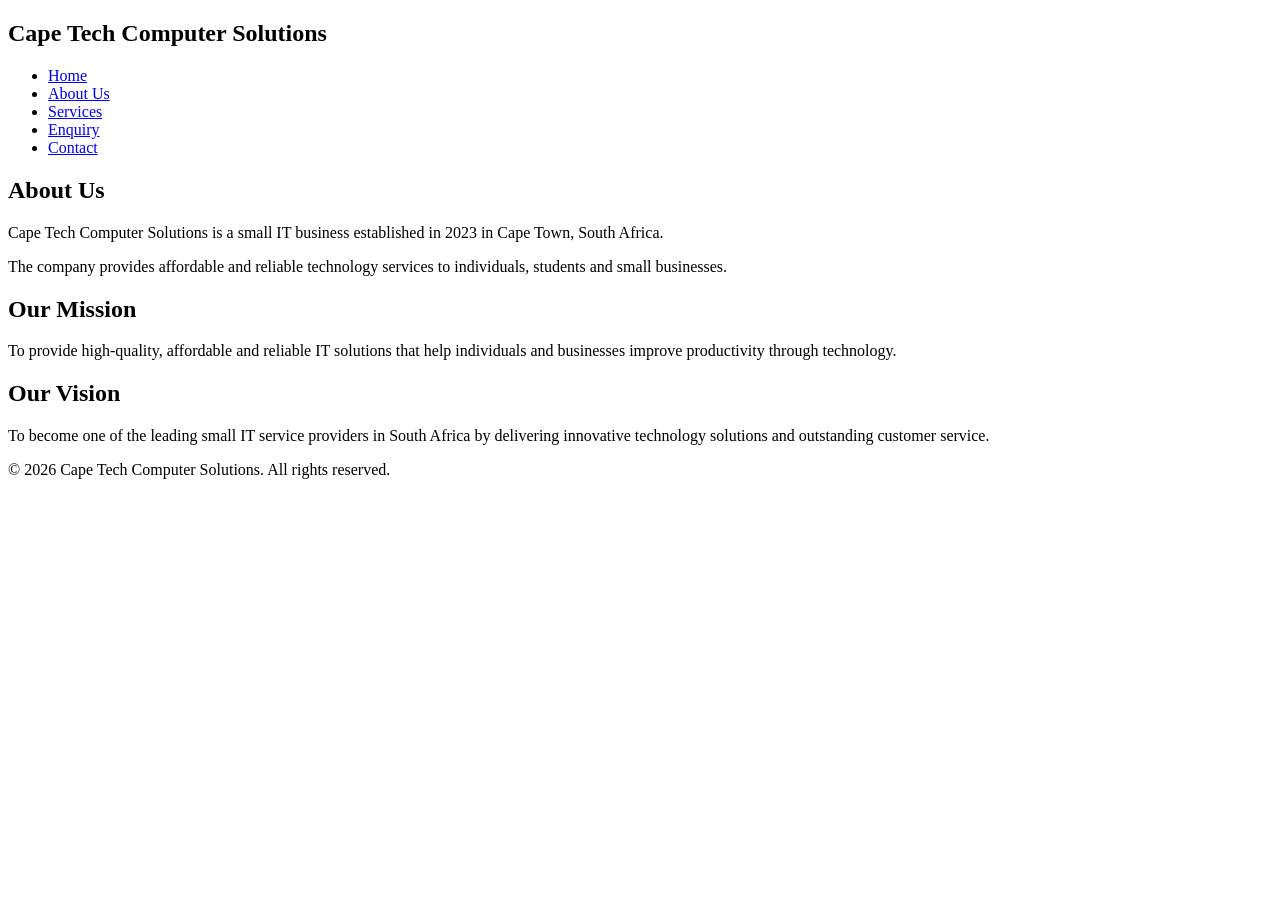
==== about.html @ 5e1d966c "Commit First commit" ====
<!DOCTYPE html>
<html lang="en">
<head>
    <meta charset="UTF-8">
    <meta name="viewport" content="width=device-width, initial-scale=1.0">
    <title>Cape Tech Computer Solutions | About Us</title>
    <link rel="stylesheet" href="css/style.css">
</head>

<body>

    <header>
        <nav>
            <h1>Cape Tech Computer Solutions</h1>

            <ul>
                <li><a href="index.html">Home</a></li>
                <li><a href="about.html">About Us</a></li>
                <li><a href="services.html">Services</a></li>
                <li><a href="enquiry.html">Enquiry</a></li>
                <li><a href="contact.html">Contact</a></li>
            </ul>
        </nav>
    </header>

    <main>

        <section>
            <h2>About Us</h2>

            <p>
                Cape Tech Computer Solutions is a small IT business
                established in 2023 in Cape Town, South Africa.
            </p>

            <p>
                The company provides affordable and reliable technology
                services to individuals, students and small businesses.
            </p>
        </section>

        <section>
            <h2>Our Mission</h2>

            <p>
                To provide high-quality, affordable and reliable IT
                solutions that help individuals and businesses improve
                productivity through technology.
            </p>
        </section>

        <section>
            <h2>Our Vision</h2>

            <p>
                To become one of the leading small IT service providers
                in South Africa by delivering innovative technology
                solutions and outstanding customer service.
            </p>
        </section>

    </main>

    <footer>
        <p>&copy; 2026 Cape Tech Computer Solutions. All rights reserved.</p>
    </footer>

    <script src="js/script.js"></script>

</body>
</html>
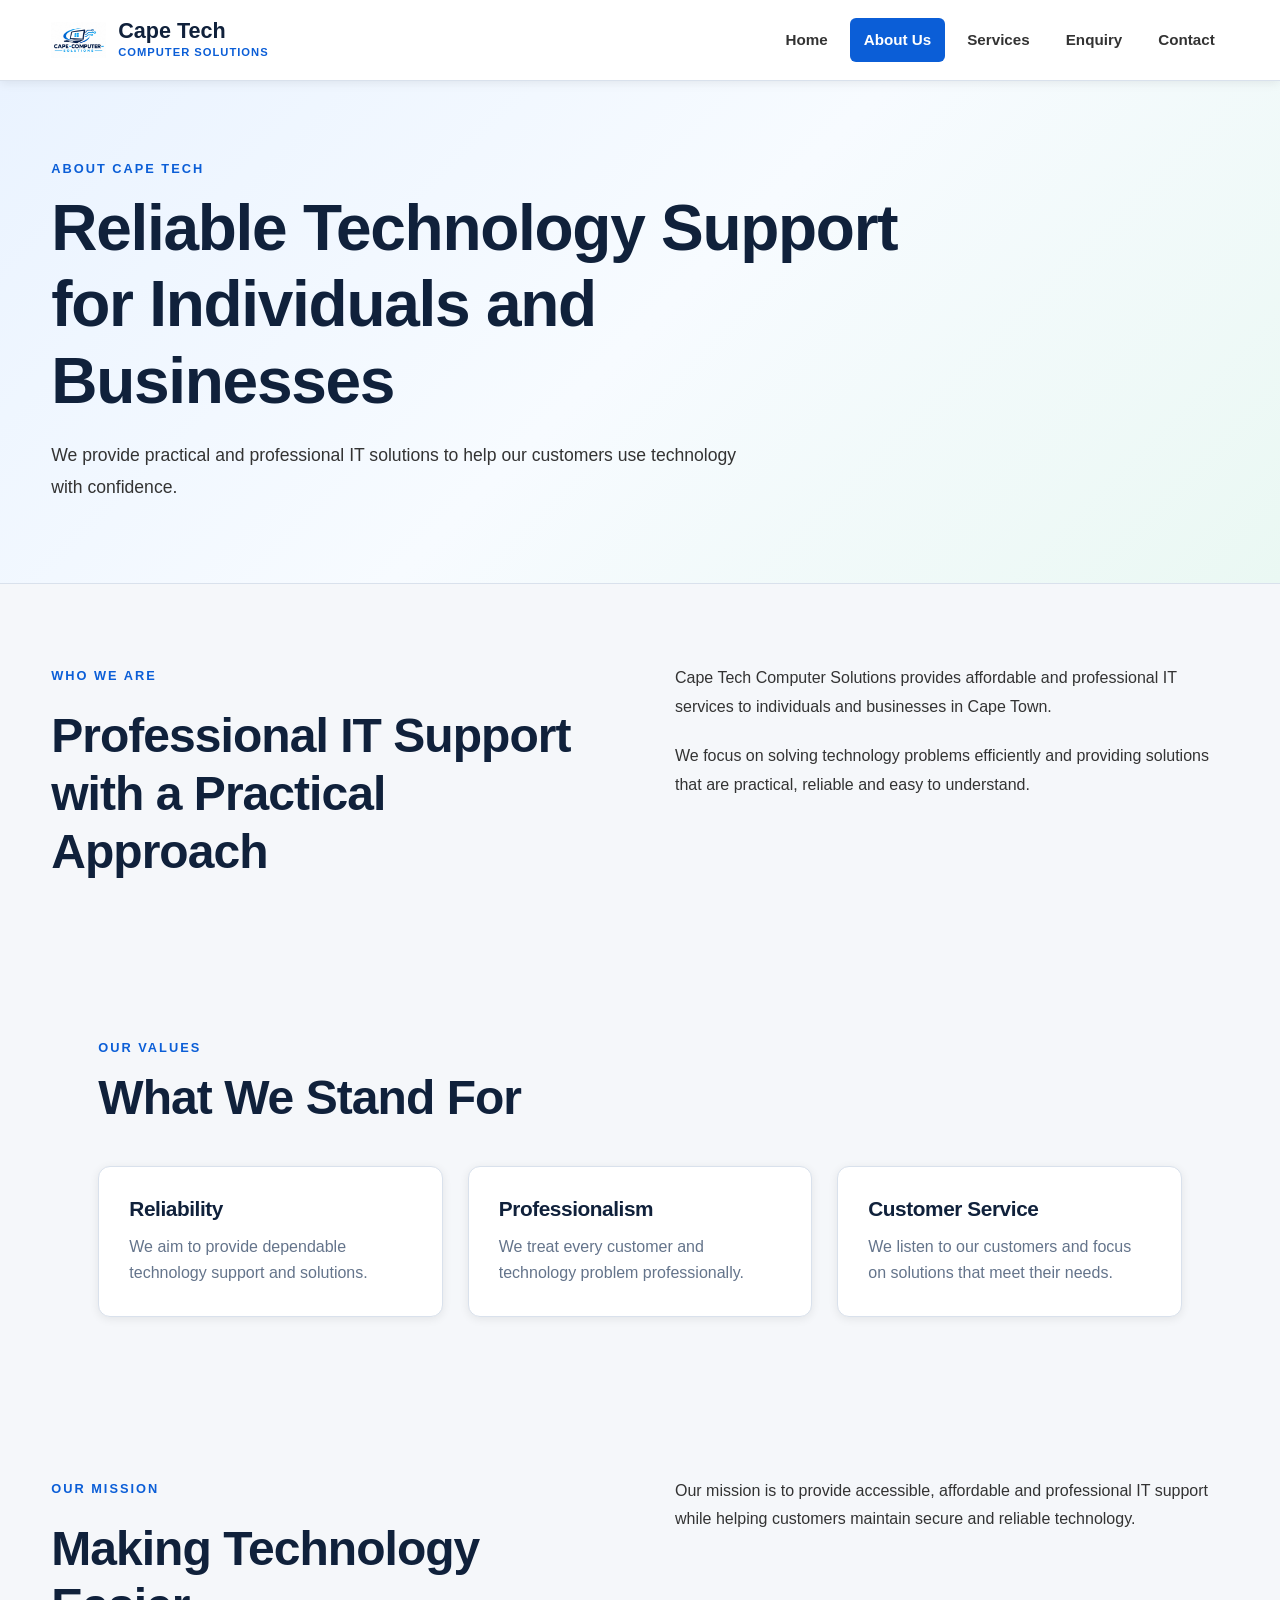
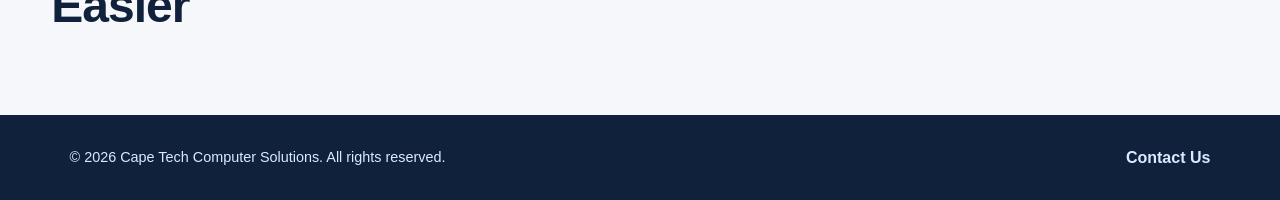
==== commit 2fd61569: "commit 2 commit 2" ====
--- a/about.html
+++ b/about.html
@@ -1,71 +1,305 @@
 <!DOCTYPE html>
 <html lang="en">
+
 <head>
+
     <meta charset="UTF-8">
-    <meta name="viewport" content="width=device-width, initial-scale=1.0">
+
+    <meta name="viewport"
+          content="width=device-width, initial-scale=1.0">
+
+    <meta name="description"
+          content="Learn more about Cape Tech Computer Solutions and our IT support services.">
+
     <title>Cape Tech Computer Solutions | About Us</title>
+
     <link rel="stylesheet" href="css/style.css">
+
 </head>
 
+
 <body>
 
-    <header>
-        <nav>
-            <h1>Cape Tech Computer Solutions</h1>
-
-            <ul>
-                <li><a href="index.html">Home</a></li>
-                <li><a href="about.html">About Us</a></li>
-                <li><a href="services.html">Services</a></li>
-                <li><a href="enquiry.html">Enquiry</a></li>
-                <li><a href="contact.html">Contact</a></li>
+
+    <!-- HEADER -->
+
+    <header class="site-header">
+
+        <nav class="site-nav">
+
+            <a href="index.html" class="logo">
+
+                <img src="images/logo.png"
+                     alt="Cape Tech Computer Solutions logo">
+
+                <div>
+                    <span class="logo-title">Cape Tech</span>
+                    <span class="logo-subtitle">
+                        Computer Solutions
+                    </span>
+                </div>
+
+            </a>
+
+
+            <ul class="nav-list">
+
+                <li>
+                    <a href="index.html"
+                       class="nav-link">
+                        Home
+                    </a>
+                </li>
+
+                <li>
+                    <a href="about.html"
+                       class="nav-link active"
+                       aria-current="page">
+                        About Us
+                    </a>
+                </li>
+
+                <li>
+                    <a href="services.html"
+                       class="nav-link">
+                        Services
+                    </a>
+                </li>
+
+                <li>
+                    <a href="enquiry.html"
+                       class="nav-link">
+                        Enquiry
+                    </a>
+                </li>
+
+                <li>
+                    <a href="contact.html"
+                       class="nav-link">
+                        Contact
+                    </a>
+                </li>
+
             </ul>
+
         </nav>
+
     </header>
 
+
+
     <main>
 
-        <section>
-            <h2>About Us</h2>
+
+        <!-- PAGE HERO -->
+
+        <section class="page-hero">
+
+            <div class="page-hero-content">
+
+                <p class="eyebrow">
+                    About Cape Tech
+                </p>
+
+                <h1>
+                    Reliable Technology Support
+                    for Individuals and Businesses
+                </h1>
+
+                <p>
+                    We provide practical and professional
+                    IT solutions to help our customers
+                    use technology with confidence.
+                </p>
+
+            </div>
+
+        </section>
+
+
+
+        <!-- ABOUT -->
+
+        <section class="section">
+
+            <div class="content-grid">
+
+                <div>
+
+                    <p class="eyebrow">
+                        Who We Are
+                    </p>
+
+                    <h2>
+                        Professional IT Support
+                        with a Practical Approach
+                    </h2>
+
+                </div>
+
+
+                <div>
+
+                    <p>
+
+                        Cape Tech Computer Solutions provides
+                        affordable and professional IT services
+                        to individuals and businesses in Cape Town.
+
+                    </p>
+
+                    <p>
+
+                        We focus on solving technology problems
+                        efficiently and providing solutions that
+                        are practical, reliable and easy to understand.
+
+                    </p>
+
+                </div>
+
+            </div>
+
+        </section>
+
+
+
+        <!-- VALUES -->
+
+        <section class="section section-light">
+
+            <div class="section-heading">
+
+                <p class="eyebrow">
+                    Our Values
+                </p>
+
+                <h2>
+                    What We Stand For
+                </h2>
+
+            </div>
+
+
+            <div class="card-grid">
+
+
+                <article class="info-card">
+
+                    <h3>
+                        Reliability
+                    </h3>
+
+                    <p>
+
+                        We aim to provide dependable
+                        technology support and solutions.
+
+                    </p>
+
+                </article>
+
+
+
+                <article class="info-card">
+
+                    <h3>
+                        Professionalism
+                    </h3>
+
+                    <p>
+
+                        We treat every customer and
+                        technology problem professionally.
+
+                    </p>
+
+                </article>
+
+
+
+                <article class="info-card">
+
+                    <h3>
+                        Customer Service
+                    </h3>
+
+                    <p>
+
+                        We listen to our customers and
+                        focus on solutions that meet their needs.
+
+                    </p>
+
+                </article>
+
+            </div>
+
+        </section>
+
+
+
+        <!-- MISSION -->
+
+        <section class="section">
+
+            <div class="content-grid">
+
+                <div>
+
+                    <p class="eyebrow">
+                        Our Mission
+                    </p>
+
+                    <h2>
+                        Making Technology Easier
+                    </h2>
+
+                </div>
+
+
+                <div>
+
+                    <p>
+
+                        Our mission is to provide accessible,
+                        affordable and professional IT support
+                        while helping customers maintain secure
+                        and reliable technology.
+
+                    </p>
+
+                </div>
+
+            </div>
+
+        </section>
+
+
+    </main>
+
+
+
+    <footer class="site-footer">
+
+        <div class="footer-content">
 
             <p>
-                Cape Tech Computer Solutions is a small IT business
-                established in 2023 in Cape Town, South Africa.
+                &copy; 2026 Cape Tech Computer Solutions.
+                All rights reserved.
             </p>
 
-            <p>
-                The company provides affordable and reliable technology
-                services to individuals, students and small businesses.
-            </p>
-        </section>
-
-        <section>
-            <h2>Our Mission</h2>
-
-            <p>
-                To provide high-quality, affordable and reliable IT
-                solutions that help individuals and businesses improve
-                productivity through technology.
-            </p>
-        </section>
-
-        <section>
-            <h2>Our Vision</h2>
-
-            <p>
-                To become one of the leading small IT service providers
-                in South Africa by delivering innovative technology
-                solutions and outstanding customer service.
-            </p>
-        </section>
-
-    </main>
-
-    <footer>
-        <p>&copy; 2026 Cape Tech Computer Solutions. All rights reserved.</p>
+            <a href="contact.html">
+                Contact Us
+            </a>
+
+        </div>
+
     </footer>
 
+
     <script src="js/script.js"></script>
 
 </body>
+
 </html>
--- a/css/style.css
+++ b/css/style.css
@@ -0,0 +1,1300 @@
+/* =========================================================
+   CAPE TECH COMPUTER SOLUTIONS
+   MAIN WEBSITE STYLESHEET
+   ========================================================= */
+
+
+/* =========================================================
+   1. CSS RESET
+   ========================================================= */
+
+*,
+*::before,
+*::after {
+    margin: 0;
+    padding: 0;
+    box-sizing: border-box;
+}
+
+
+html {
+    font-size: 100%;
+    scroll-behavior: smooth;
+}
+
+
+body {
+    min-height: 100vh;
+
+    font-family: Arial, Helvetica, sans-serif;
+
+    font-size: 1rem;
+
+    line-height: 1.6;
+
+    color: #333333;
+
+    background-color: #f5f7fa;
+}
+
+
+img {
+    display: block;
+
+    max-width: 100%;
+
+    height: auto;
+}
+
+
+button,
+input,
+select,
+textarea {
+    font: inherit;
+}
+
+
+a {
+    color: inherit;
+
+    text-decoration: none;
+}
+
+
+ul {
+    list-style: none;
+}
+
+
+/* =========================================================
+   2. COLOUR VARIABLES
+   ========================================================= */
+
+:root {
+
+    --primary-color: #0b5ed7;
+
+    --primary-dark: #084298;
+
+    --accent-color: #19a974;
+
+    --heading-color: #10213b;
+
+    --text-color: #333333;
+
+    --muted-color: #64748b;
+
+    --light-color: #f5f7fa;
+
+    --white-color: #ffffff;
+
+    --border-color: #d9e1ec;
+
+    --shadow-small:
+        0 2px 10px rgba(0, 0, 0, 0.08);
+
+    --shadow-medium:
+        0 12px 30px rgba(16, 33, 59, 0.12);
+
+    --container-width: 1200px;
+}
+
+
+/* =========================================================
+   3. HEADER
+   ========================================================= */
+
+.site-header {
+
+    position: sticky;
+
+    top: 0;
+
+    z-index: 1000;
+
+    background-color: var(--white-color);
+
+    border-bottom:
+        1px solid var(--border-color);
+
+    box-shadow: var(--shadow-small);
+}
+
+
+.site-nav {
+
+    width: 92%;
+
+    max-width: var(--container-width);
+
+    min-height: 80px;
+
+    margin: auto;
+
+    display: flex;
+
+    justify-content: space-between;
+
+    align-items: center;
+
+    gap: 30px;
+}
+
+
+/* =========================================================
+   4. LOGO
+   ========================================================= */
+
+.logo {
+
+    display: flex;
+
+    align-items: center;
+
+    gap: 12px;
+}
+
+
+.logo img {
+
+    width: 55px;
+
+    height: 55px;
+
+    object-fit: contain;
+
+    border-radius: 8px;
+}
+
+
+.logo-title {
+
+    display: block;
+
+    color: var(--heading-color);
+
+    font-size: 1.35rem;
+
+    font-weight: 800;
+
+    line-height: 1.2;
+}
+
+
+.logo-subtitle {
+
+    display: block;
+
+    color: var(--primary-color);
+
+    font-size: 0.7rem;
+
+    font-weight: 700;
+
+    letter-spacing: 1px;
+
+    text-transform: uppercase;
+}
+
+
+/* =========================================================
+   5. NAVIGATION
+   ========================================================= */
+
+.nav-list {
+
+    display: flex;
+
+    align-items: center;
+
+    gap: 8px;
+}
+
+
+.nav-link {
+
+    display: block;
+
+    padding: 10px 14px;
+
+    border-radius: 6px;
+
+    color: var(--text-color);
+
+    font-size: 0.95rem;
+
+    font-weight: 600;
+
+    transition:
+        background-color 0.3s ease,
+        color 0.3s ease,
+        transform 0.3s ease;
+}
+
+
+.nav-link:hover {
+
+    color: var(--primary-color);
+
+    background-color: #eef5ff;
+}
+
+
+.nav-link.active {
+
+    color: var(--white-color);
+
+    background-color: var(--primary-color);
+}
+
+
+.nav-link.active:hover {
+
+    color: var(--white-color);
+
+    background-color: var(--primary-dark);
+}
+
+
+.nav-link:focus-visible,
+.button:focus-visible,
+input:focus-visible,
+select:focus-visible,
+textarea:focus-visible {
+
+    outline: 3px solid #f2c94c;
+
+    outline-offset: 3px;
+}
+
+
+/* =========================================================
+   6. TYPOGRAPHY
+   ========================================================= */
+
+h1,
+h2,
+h3 {
+
+    color: var(--heading-color);
+
+    font-weight: 800;
+
+    line-height: 1.2;
+
+    letter-spacing: -0.02em;
+}
+
+
+h1 {
+
+    font-size:
+        clamp(2.2rem, 5vw, 4rem);
+}
+
+
+h2 {
+
+    font-size:
+        clamp(1.9rem, 4vw, 3rem);
+}
+
+
+h3 {
+
+    font-size: 1.3rem;
+}
+
+
+p {
+
+    color: var(--text-color);
+}
+
+
+.eyebrow {
+
+    margin-bottom: 12px;
+
+    color: var(--primary-color);
+
+    font-size: 0.8rem;
+
+    font-weight: 800;
+
+    line-height: 1.3;
+
+    letter-spacing: 2px;
+
+    text-transform: uppercase;
+}
+
+
+/* =========================================================
+   7. HERO HOME
+   ========================================================= */
+
+.hero {
+
+    background:
+        linear-gradient(
+            135deg,
+            #eaf3ff,
+            #f7fbff,
+            #eaf8f3
+        );
+
+    border-bottom:
+        1px solid var(--border-color);
+}
+
+
+.hero-content {
+
+    width: 92%;
+
+    max-width: var(--container-width);
+
+    min-height: 600px;
+
+    margin: auto;
+
+    padding: 80px 0;
+
+    display: grid;
+
+    grid-template-columns:
+        1.1fr 0.9fr;
+
+    gap: 60px;
+
+    align-items: center;
+}
+
+
+.hero-text h1 {
+
+    max-width: 700px;
+}
+
+
+.hero-description {
+
+    max-width: 650px;
+
+    margin-top: 25px;
+
+    font-size: 1.15rem;
+
+    line-height: 1.8;
+}
+
+
+.hero-image img {
+
+    width: 100%;
+
+    max-height: 450px;
+
+    object-fit: cover;
+
+    border-radius: 15px;
+
+    box-shadow: var(--shadow-medium);
+}
+
+
+/* =========================================================
+   8. BUTTONS
+   ========================================================= */
+
+.button-group {
+
+    margin-top: 30px;
+
+    display: flex;
+
+    flex-wrap: wrap;
+
+    gap: 12px;
+}
+
+
+.button {
+
+    min-height: 48px;
+
+    padding: 12px 20px;
+
+    display: inline-flex;
+
+    justify-content: center;
+
+    align-items: center;
+
+    border: 2px solid transparent;
+
+    border-radius: 6px;
+
+    font-weight: 700;
+
+    cursor: pointer;
+
+    transition:
+        background-color 0.3s ease,
+        color 0.3s ease,
+        transform 0.3s ease,
+        box-shadow 0.3s ease;
+}
+
+
+.button:hover {
+
+    transform: translateY(-2px);
+
+    box-shadow: var(--shadow-small);
+}
+
+
+.button:active {
+
+    transform: translateY(0);
+}
+
+
+.button-primary {
+
+    color: var(--white-color);
+
+    background-color: var(--primary-color);
+}
+
+
+.button-primary:hover {
+
+    background-color: var(--primary-dark);
+}
+
+
+.button-secondary {
+
+    color: var(--primary-dark);
+
+    background-color: transparent;
+
+    border-color: var(--primary-color);
+}
+
+
+.button-secondary:hover {
+
+    color: var(--white-color);
+
+    background-color: var(--primary-color);
+}
+
+
+/* =========================================================
+   9. GENERAL SECTIONS
+   ========================================================= */
+
+.section {
+
+    width: 92%;
+
+    max-width: var(--container-width);
+
+    margin: auto;
+
+    padding: 80px 0;
+}
+
+
+.section-light {
+
+    width: 100%;
+
+    max-width: none;
+
+    padding-left: 4%;
+
+    padding-right: 4%;
+
+    background-color: var(--light-color);
+}
+
+
+.content-grid {
+
+    display: grid;
+
+    grid-template-columns: 1fr 1fr;
+
+    gap: 70px;
+
+    align-items: start;
+}
+
+
+.content-grid p {
+
+    margin-bottom: 20px;
+
+    line-height: 1.8;
+}
+
+
+.text-link {
+
+    color: var(--primary-dark);
+
+    font-weight: 700;
+
+    text-decoration: underline;
+
+    text-underline-offset: 3px;
+}
+
+
+.text-link:hover {
+
+    color: var(--primary-color);
+}
+
+
+/* =========================================================
+   10. SECTION HEADING
+   ========================================================= */
+
+.section-heading {
+
+    width: 92%;
+
+    max-width: var(--container-width);
+
+    margin: 0 auto 40px;
+}
+
+
+.section-heading p:not(.eyebrow) {
+
+    max-width: 650px;
+
+    margin-top: 15px;
+}
+
+
+/* =========================================================
+   11. SERVICE CARDS
+   ========================================================= */
+
+.card-grid {
+
+    width: 92%;
+
+    max-width: var(--container-width);
+
+    margin: auto;
+
+    display: grid;
+
+    grid-template-columns:
+        repeat(3, 1fr);
+
+    gap: 25px;
+}
+
+
+.service-card {
+
+    overflow: hidden;
+
+    background-color: var(--white-color);
+
+    border:
+        1px solid var(--border-color);
+
+    border-radius: 12px;
+
+    box-shadow: var(--shadow-small);
+
+    transition: 0.3s ease;
+}
+
+
+.service-card:hover {
+
+    transform: translateY(-5px);
+
+    box-shadow: var(--shadow-medium);
+}
+
+
+.service-card img {
+
+    width: 100%;
+
+    height: 220px;
+
+    object-fit: cover;
+}
+
+
+.card-content {
+
+    padding: 25px;
+}
+
+
+.card-content h3 {
+
+    margin-bottom: 10px;
+}
+
+
+.card-content p {
+
+    color: var(--muted-color);
+}
+
+
+.service-number {
+
+    display: block;
+
+    margin-bottom: 10px;
+
+    color: var(--primary-color);
+
+    font-weight: 800;
+
+    letter-spacing: 1px;
+}
+
+
+.service-icon {
+
+    padding: 30px 25px 0;
+
+    color: var(--primary-color);
+
+    font-size: 2rem;
+
+    font-weight: 800;
+}
+
+
+.info-card {
+
+    padding: 30px;
+
+    background-color: var(--white-color);
+
+    border:
+        1px solid var(--border-color);
+
+    border-radius: 12px;
+
+    box-shadow: var(--shadow-small);
+
+    transition: 0.3s ease;
+}
+
+
+.info-card:hover {
+
+    transform: translateY(-4px);
+
+    box-shadow: var(--shadow-medium);
+}
+
+
+.info-card h3 {
+
+    margin-bottom: 12px;
+}
+
+
+.info-card p {
+
+    color: var(--muted-color);
+}
+
+
+/* =========================================================
+   12. CENTER BUTTON
+   ========================================================= */
+
+.center-button {
+
+    margin-top: 40px;
+
+    text-align: center;
+}
+
+
+/* =========================================================
+   13. PAGE HERO
+   ========================================================= */
+
+.page-hero {
+
+    background:
+        linear-gradient(
+            135deg,
+            #eaf3ff,
+            #f7fbff,
+            #eaf8f3
+        );
+
+    border-bottom:
+        1px solid var(--border-color);
+}
+
+
+.page-hero-content {
+
+    width: 92%;
+
+    max-width: var(--container-width);
+
+    margin: auto;
+
+    padding: 80px 0;
+}
+
+
+.page-hero-content h1 {
+
+    max-width: 850px;
+}
+
+
+.page-hero-content p:not(.eyebrow) {
+
+    max-width: 700px;
+
+    margin-top: 20px;
+
+    font-size: 1.1rem;
+
+    line-height: 1.8;
+}
+
+
+/* =========================================================
+   14. CALL TO ACTION
+   ========================================================= */
+
+.callout {
+
+    width: 92%;
+
+    max-width: var(--container-width);
+
+    margin: 0 auto 80px;
+
+    padding: 45px;
+
+    display: flex;
+
+    justify-content: space-between;
+
+    align-items: center;
+
+    gap: 30px;
+
+    background-color: var(--heading-color);
+
+    border-radius: 12px;
+}
+
+
+.callout h2 {
+
+    max-width: 700px;
+
+    color: var(--white-color);
+}
+
+
+/* =========================================================
+   15. ENQUIRY FORM
+   ========================================================= */
+
+.form-layout {
+
+    display: grid;
+
+    grid-template-columns: 1fr 1fr;
+
+    gap: 70px;
+
+    align-items: start;
+}
+
+
+.form-intro {
+
+    margin-top: 20px;
+
+    max-width: 600px;
+
+    line-height: 1.8;
+}
+
+
+.form-note {
+
+    max-width: 600px;
+
+    margin-top: 25px;
+
+    padding: 15px;
+
+    background-color: #eef5ff;
+
+    border-left:
+        4px solid var(--primary-color);
+}
+
+
+.enquiry-form {
+
+    padding: 35px;
+
+    background-color: var(--white-color);
+
+    border:
+        1px solid var(--border-color);
+
+    border-radius: 12px;
+
+    box-shadow: var(--shadow-medium);
+}
+
+
+.form-group {
+
+    margin-bottom: 20px;
+}
+
+
+.form-group label {
+
+    display: block;
+
+    margin-bottom: 7px;
+
+    color: var(--heading-color);
+
+    font-weight: 700;
+}
+
+
+.form-group input,
+.form-group select,
+.form-group textarea {
+
+    width: 100%;
+
+    padding: 12px 14px;
+
+    color: var(--text-color);
+
+    background-color: var(--white-color);
+
+    border:
+        1px solid var(--border-color);
+
+    border-radius: 6px;
+}
+
+
+.form-group textarea {
+
+    resize: vertical;
+}
+
+
+.form-group input:focus,
+.form-group select:focus,
+.form-group textarea:focus {
+
+    border-color: var(--primary-color);
+}
+
+
+/* =========================================================
+   16. CONTACT
+   ========================================================= */
+
+.contact-grid {
+
+    display: grid;
+
+    grid-template-columns: 1fr 1fr;
+
+    gap: 70px;
+
+    align-items: start;
+}
+
+
+.contact-card {
+
+    padding: 35px;
+
+    background-color: var(--white-color);
+
+    border:
+        1px solid var(--border-color);
+
+    border-radius: 12px;
+
+    box-shadow: var(--shadow-medium);
+}
+
+
+.contact-item {
+
+    padding: 18px 0;
+
+    border-bottom:
+        1px solid var(--border-color);
+}
+
+
+.contact-item:first-child {
+
+    padding-top: 0;
+}
+
+
+.contact-item:last-child {
+
+    padding-bottom: 0;
+
+    border-bottom: 0;
+}
+
+
+.contact-item h3 {
+
+    margin-bottom: 5px;
+}
+
+
+.contact-item a {
+
+    color: var(--primary-dark);
+
+    font-weight: 700;
+}
+
+
+.contact-item a:hover {
+
+    color: var(--primary-color);
+
+    text-decoration: underline;
+}
+
+
+/* =========================================================
+   17. FOOTER
+   ========================================================= */
+
+.site-footer {
+
+    padding: 30px 20px;
+
+    color: #dbeafe;
+
+    background-color: var(--heading-color);
+}
+
+
+.footer-content {
+
+    width: 92%;
+
+    max-width: var(--container-width);
+
+    margin: auto;
+
+    display: flex;
+
+    justify-content: space-between;
+
+    align-items: center;
+
+    gap: 20px;
+}
+
+
+.footer-content p {
+
+    color: #dbeafe;
+
+    font-size: 0.9rem;
+}
+
+
+.footer-content a {
+
+    color: #dbeafe;
+
+    font-weight: 700;
+}
+
+
+.footer-content a:hover {
+
+    text-decoration: underline;
+}
+
+
+/* =========================================================
+   18. TABLET
+   ========================================================= */
+
+@media (max-width: 48rem) {
+
+
+    .site-nav {
+
+        flex-direction: column;
+
+        padding: 20px 0;
+    }
+
+
+    .nav-list {
+
+        justify-content: center;
+
+        flex-wrap: wrap;
+    }
+
+
+    .hero-content {
+
+        grid-template-columns: 1fr;
+
+        padding: 60px 0;
+
+        gap: 40px;
+    }
+
+
+    .content-grid,
+    .form-layout,
+    .contact-grid {
+
+        grid-template-columns: 1fr;
+
+        gap: 40px;
+    }
+
+
+    .card-grid {
+
+        grid-template-columns: repeat(2, 1fr);
+    }
+
+
+    .callout {
+
+        flex-direction: column;
+
+        align-items: flex-start;
+    }
+
+
+    .page-hero-content {
+
+        padding: 60px 0;
+    }
+
+
+    .footer-content {
+
+        flex-direction: column;
+
+        text-align: center;
+    }
+
+}
+
+
+/* =========================================================
+   19. MOBILE
+   ========================================================= */
+
+@media (max-width: 36rem) {
+
+
+    body {
+
+        font-size: 0.95rem;
+    }
+
+
+    .site-nav {
+
+        width: 94%;
+    }
+
+
+    .logo {
+
+        justify-content: center;
+    }
+
+
+    .nav-list {
+
+        width: 100%;
+
+        display: grid;
+
+        grid-template-columns: 1fr 1fr;
+    }
+
+
+    .nav-link {
+
+        padding: 9px 5px;
+
+        text-align: center;
+
+        font-size: 0.85rem;
+    }
+
+
+    .hero-content {
+
+        width: 94%;
+
+        padding: 50px 0;
+    }
+
+
+    .hero-text h1 {
+
+        font-size: 2.2rem;
+    }
+
+
+    .hero-description {
+
+        font-size: 1rem;
+    }
+
+
+    .hero-image img {
+
+        max-height: 300px;
+    }
+
+
+    .button-group {
+
+        flex-direction: column;
+    }
+
+
+    .button {
+
+        width: 100%;
+    }
+
+
+    .section {
+
+        width: 94%;
+
+        padding: 55px 0;
+    }
+
+
+    .section-light {
+
+        width: 100%;
+
+        padding-left: 3%;
+
+        padding-right: 3%;
+    }
+
+
+    .card-grid {
+
+        width: 94%;
+
+        grid-template-columns: 1fr;
+    }
+
+
+    .service-card img {
+
+        height: 200px;
+    }
+
+
+    .page-hero-content {
+
+        width: 94%;
+
+        padding: 50px 0;
+    }
+
+
+    .page-hero-content h1 {
+
+        font-size: 2.2rem;
+    }
+
+
+    .callout {
+
+        width: 94%;
+
+        margin-bottom: 50px;
+
+        padding: 30px;
+    }
+
+
+    .callout .button {
+
+        width: 100%;
+    }
+
+
+    .enquiry-form,
+    .contact-card {
+
+        padding: 25px;
+    }
+
+}
+/* Burger menu hidden on desktop */
+.menu-toggle {
+    display: none;
+}
+
+/* Show burger menu on mobile */
+@media (max-width: 768px) {
+    .menu-toggle {
+        display: block;
+        margin-left: auto;
+        background: none;
+        border: none;
+        font-size: 28px;
+        color: #0b1f3a;
+        cursor: pointer;
+    }
+}
